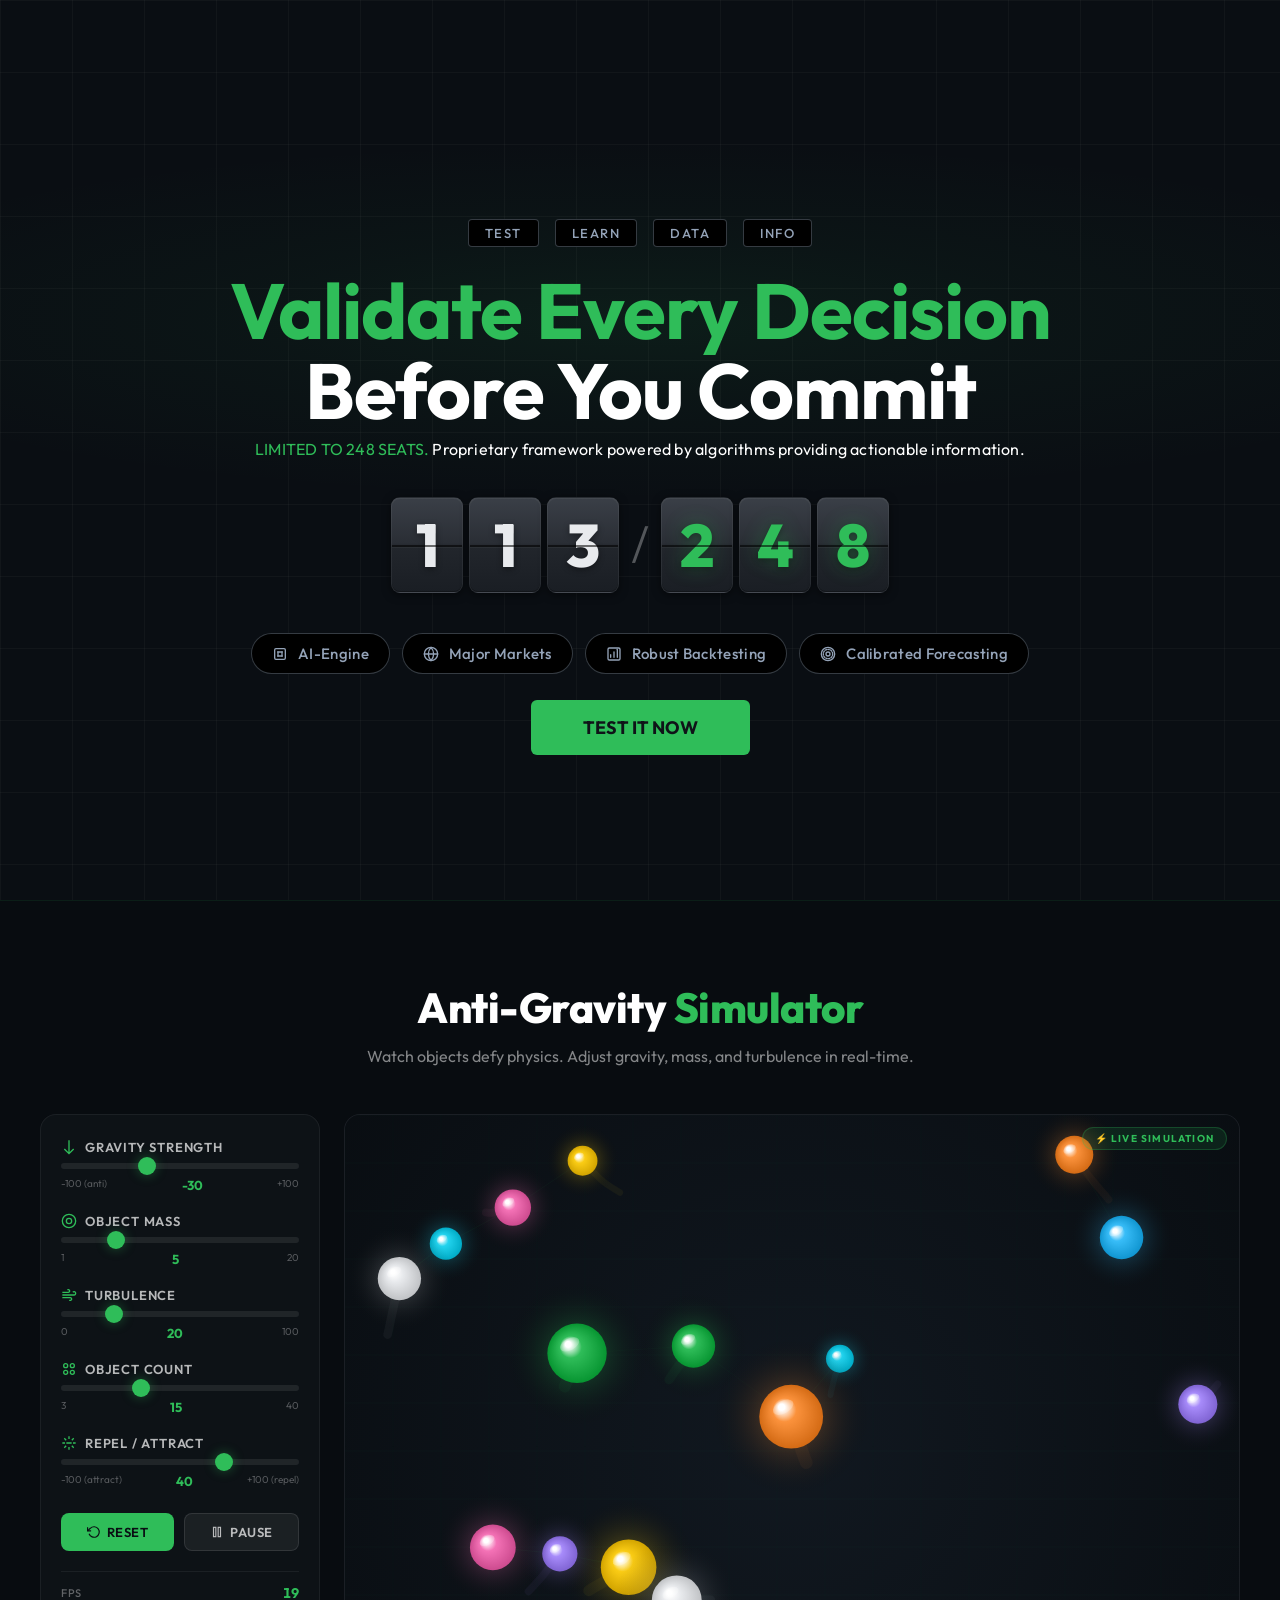
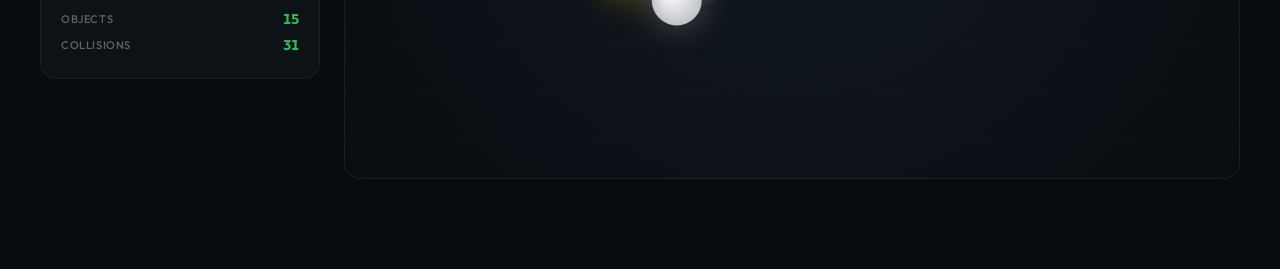
==== index.html @ 5b192b97 "Add files via upload" ====
<!DOCTYPE html>
<html lang="en">

<head>
  <meta charset="UTF-8">
  <meta name="viewport" content="width=device-width, initial-scale=1.0">
  <meta name="description"
    content="Validate every decision before you commit. Proprietary framework powered by engineered algorithms delivering actionable information.">
  <title>Validate Every Decision Before You Commit</title>
  <link rel="preconnect" href="https://fonts.googleapis.com">
  <link rel="preconnect" href="https://fonts.gstatic.com" crossorigin>
  <link href="https://fonts.googleapis.com/css2?family=Outfit:wght@300;400;500;600;700;800;900&display=swap"
    rel="stylesheet">
  <link rel="stylesheet" href="styles.css">
</head>

<body>
  <section class="hero" id="hero-section">
    <!-- Background grid overlay -->
    <div class="grid-overlay" aria-hidden="true"></div>
    <!-- Green glow band -->
    <div class="green-glow" aria-hidden="true"></div>

    <div class="hero-content">
      <!-- Top navigation tags -->
      <nav class="top-nav" id="top-nav">
        <a href="#" class="nav-tag" id="nav-test">TEST</a>
        <a href="#" class="nav-tag" id="nav-learn">LEARN</a>
        <a href="#" class="nav-tag" id="nav-data">DATA</a>
        <a href="#" class="nav-tag" id="nav-info">INFO</a>
      </nav>

      <h1 class="hero-headline" id="hero-headline">
        <span class="headline-green">Validate Every Decision</span>
        <span class="headline-white">Before You Commit</span>
      </h1>

      <p class="hero-subtitle" id="hero-subtitle">
        <span class="seats-limit">LIMITED TO 248 SEATS.</span> Proprietary framework powered by algorithms providing
        actionable information.
      </p>

      <!-- ============================================
           FLIP CLOCK COUNTER — 124 / 248
           ============================================ -->
      <div class="flip-counter-wrapper" id="flip-counter">
        <div class="flip-counter-group flip-white" id="counter-current">
          <div class="flip-card" id="fc-d1">
            <div class="flip-inner"><span class="flip-digit">1</span></div>
          </div>
          <div class="flip-card" id="fc-d2">
            <div class="flip-inner"><span class="flip-digit">2</span></div>
          </div>
          <div class="flip-card" id="fc-d3">
            <div class="flip-inner"><span class="flip-digit">4</span></div>
          </div>
        </div>
        <div class="flip-slash">/</div>
        <div class="flip-counter-group flip-green" id="counter-total">
          <div class="flip-card" id="fc-d4">
            <div class="flip-inner"><span class="flip-digit">2</span></div>
          </div>
          <div class="flip-card" id="fc-d5">
            <div class="flip-inner"><span class="flip-digit">4</span></div>
          </div>
          <div class="flip-card" id="fc-d6">
            <div class="flip-inner"><span class="flip-digit">8</span></div>
          </div>
        </div>
      </div>

      <div class="feature-pills" id="feature-pills">
        <div class="pill" id="pill-ai-engine">
          <svg class="pill-icon" width="16" height="16" viewBox="0 0 24 24" fill="none" stroke="currentColor"
            stroke-width="2" stroke-linecap="round" stroke-linejoin="round">
            <rect x="4" y="4" width="16" height="16" rx="2" />
            <circle cx="9" cy="9" r="1.5" fill="currentColor" stroke="none" />
            <circle cx="15" cy="9" r="1.5" fill="currentColor" stroke="none" />
            <circle cx="9" cy="15" r="1.5" fill="currentColor" stroke="none" />
            <circle cx="15" cy="15" r="1.5" fill="currentColor" stroke="none" />
            <line x1="9" y1="10.5" x2="9" y2="13.5" />
            <line x1="15" y1="10.5" x2="15" y2="13.5" />
            <line x1="10.5" y1="9" x2="13.5" y2="9" />
            <line x1="10.5" y1="15" x2="13.5" y2="15" />
          </svg>
          <span>AI-Engine</span>
        </div>

        <div class="pill" id="pill-major-markets">
          <svg class="pill-icon" width="16" height="16" viewBox="0 0 24 24" fill="none" stroke="currentColor"
            stroke-width="2" stroke-linecap="round" stroke-linejoin="round">
            <circle cx="12" cy="12" r="10" />
            <line x1="2" y1="12" x2="22" y2="12" />
            <path d="M12 2a15.3 15.3 0 0 1 4 10 15.3 15.3 0 0 1-4 10 15.3 15.3 0 0 1-4-10 15.3 15.3 0 0 1 4-10z" />
          </svg>
          <span>Major Markets</span>
        </div>

        <div class="pill" id="pill-backtesting">
          <svg class="pill-icon" width="16" height="16" viewBox="0 0 24 24" fill="none" stroke="currentColor"
            stroke-width="2" stroke-linecap="round" stroke-linejoin="round">
            <rect x="3" y="3" width="18" height="18" rx="2" />
            <line x1="7" y1="17" x2="7" y2="13" />
            <line x1="12" y1="17" x2="12" y2="9" />
            <line x1="17" y1="17" x2="17" y2="5" />
          </svg>
          <span>Robust Backtesting</span>
        </div>

        <div class="pill" id="pill-forecasting">
          <svg class="pill-icon" width="16" height="16" viewBox="0 0 24 24" fill="none" stroke="currentColor"
            stroke-width="2" stroke-linecap="round" stroke-linejoin="round">
            <circle cx="12" cy="12" r="3" />
            <circle cx="12" cy="12" r="7" stroke-dasharray="2 2" />
            <circle cx="12" cy="12" r="10" />
          </svg>
          <span>Calibrated Forecasting</span>
        </div>
      </div>

      <a href="#simulator" class="cta-button" id="cta-test-now">TEST IT NOW</a>
    </div>
  </section>

  <!-- ============================================
       ANTI-GRAVITY SIMULATOR SECTION
       ============================================ -->
  <section class="simulator-section" id="simulator">
    <div class="simulator-header">
      <h2 class="sim-title">Anti-Gravity <span class="sim-title-accent">Simulator</span></h2>
      <p class="sim-subtitle">Watch objects defy physics. Adjust gravity, mass, and turbulence in real-time.</p>
    </div>

    <div class="simulator-layout">
      <!-- Control Panel -->
      <aside class="sim-controls" id="sim-controls">
        <div class="control-group">
          <label class="control-label" for="gravity-slider">
            <svg width="16" height="16" viewBox="0 0 24 24" fill="none" stroke="currentColor" stroke-width="2">
              <path d="M12 2v20M5 15l7 7 7-7" />
            </svg>
            Gravity Strength
          </label>
          <input type="range" id="gravity-slider" class="sim-slider" min="-100" max="100" value="-30" step="1">
          <div class="slider-labels">
            <span>-100 (anti)</span>
            <span class="slider-value" id="gravity-value">-30</span>
            <span>+100</span>
          </div>
        </div>

        <div class="control-group">
          <label class="control-label" for="mass-slider">
            <svg width="16" height="16" viewBox="0 0 24 24" fill="none" stroke="currentColor" stroke-width="2">
              <circle cx="12" cy="12" r="10" />
              <circle cx="12" cy="12" r="4" />
            </svg>
            Object Mass
          </label>
          <input type="range" id="mass-slider" class="sim-slider" min="1" max="20" value="5" step="1">
          <div class="slider-labels">
            <span>1</span>
            <span class="slider-value" id="mass-value">5</span>
            <span>20</span>
          </div>
        </div>

        <div class="control-group">
          <label class="control-label" for="turbulence-slider">
            <svg width="16" height="16" viewBox="0 0 24 24" fill="none" stroke="currentColor" stroke-width="2">
              <path d="M9.59 4.59A2 2 0 1 1 11 8H2m10.59 11.41A2 2 0 1 0 14 16H2m15.73-8.27A2.5 2.5 0 1 1 19.5 12H2" />
            </svg>
            Turbulence
          </label>
          <input type="range" id="turbulence-slider" class="sim-slider" min="0" max="100" value="20" step="1">
          <div class="slider-labels">
            <span>0</span>
            <span class="slider-value" id="turbulence-value">20</span>
            <span>100</span>
          </div>
        </div>

        <div class="control-group">
          <label class="control-label" for="count-slider">
            <svg width="16" height="16" viewBox="0 0 24 24" fill="none" stroke="currentColor" stroke-width="2">
              <circle cx="7" cy="7" r="3" />
              <circle cx="17" cy="7" r="3" />
              <circle cx="7" cy="17" r="3" />
              <circle cx="17" cy="17" r="3" />
            </svg>
            Object Count
          </label>
          <input type="range" id="count-slider" class="sim-slider" min="3" max="40" value="15" step="1">
          <div class="slider-labels">
            <span>3</span>
            <span class="slider-value" id="count-value">15</span>
            <span>40</span>
          </div>
        </div>

        <div class="control-group">
          <label class="control-label" for="repel-slider">
            <svg width="16" height="16" viewBox="0 0 24 24" fill="none" stroke="currentColor" stroke-width="2">
              <path
                d="M8 12h8M12 2v4M12 18v4M4.93 4.93l2.83 2.83M16.24 16.24l2.83 2.83M2 12h4M18 12h4M4.93 19.07l2.83-2.83M16.24 7.76l2.83-2.83" />
            </svg>
            Repel / Attract
          </label>
          <input type="range" id="repel-slider" class="sim-slider" min="-100" max="100" value="40" step="1">
          <div class="slider-labels">
            <span>-100 (attract)</span>
            <span class="slider-value" id="repel-value">40</span>
            <span>+100 (repel)</span>
          </div>
        </div>

        <div class="control-actions">
          <button class="sim-btn sim-btn-primary" id="btn-reset" type="button">
            <svg width="14" height="14" viewBox="0 0 24 24" fill="none" stroke="currentColor" stroke-width="2">
              <polyline points="1 4 1 10 7 10" />
              <path d="M3.51 15a9 9 0 1 0 2.13-9.36L1 10" />
            </svg>
            Reset
          </button>
          <button class="sim-btn sim-btn-secondary" id="btn-pause" type="button">
            <svg width="14" height="14" viewBox="0 0 24 24" fill="none" stroke="currentColor" stroke-width="2">
              <rect x="6" y="4" width="4" height="16" />
              <rect x="14" y="4" width="4" height="16" />
            </svg>
            Pause
          </button>
        </div>

        <div class="sim-stats" id="sim-stats">
          <div class="stat-row"><span class="stat-label">FPS</span><span class="stat-val" id="stat-fps">60</span></div>
          <div class="stat-row"><span class="stat-label">Objects</span><span class="stat-val"
              id="stat-objects">15</span></div>
          <div class="stat-row"><span class="stat-label">Collisions</span><span class="stat-val"
              id="stat-collisions">0</span></div>
        </div>
      </aside>

      <!-- Canvas -->
      <div class="sim-canvas-wrapper" id="sim-canvas-wrapper">
        <canvas id="sim-canvas"></canvas>
        <div class="canvas-badge">⚡ LIVE SIMULATION</div>
      </div>
    </div>
  </section>

  <script src="simulator.js"></script>
</body>

</html>
---- styles.css ----
/* ============================================
   RESET & BASE
   ============================================ */

@import url('https://fonts.googleapis.com/css2?family=Outfit:wght@300;400;500;600;700;800;900&display=swap');

*,
*::before,
*::after {
    margin: 0;
    padding: 0;
    box-sizing: border-box;
}

html {
    font-size: 16px;
    -webkit-font-smoothing: antialiased;
    -moz-osx-font-smoothing: grayscale;
    scroll-behavior: smooth;
}

body {
    font-family: 'Outfit', sans-serif;
    background-color: #0a0e13;
    color: #ffffff;
    min-height: 100vh;
    overflow-x: hidden;
}

/* ============================================
   HERO SECTION
   ============================================ */

.hero {
    position: relative;
    width: 100%;
    min-height: 100vh;
    display: flex;
    align-items: center;
    justify-content: center;
    padding: 30px 40px 80px 40px;
    overflow: hidden;
}

/* Background grid */
.grid-overlay {
    position: absolute;
    inset: 0;
    background-image:
        linear-gradient(to right, rgba(255, 255, 255, 0.03) 1px, transparent 1px),
        linear-gradient(to bottom, rgba(255, 255, 255, 0.03) 1px, transparent 1px);
    background-size: 72px 72px;
    pointer-events: none;
    z-index: 0;
}

/* Green horizontal glow band */
.green-glow {
    position: absolute;
    top: 140px;
    left: 0;
    right: 0;
    height: 360px;
    background: radial-gradient(ellipse 70% 50% at 50% 50%,
            rgba(40, 180, 90, 0.09) 0%,
            rgba(40, 180, 90, 0.04) 45%,
            transparent 100%);
    pointer-events: none;
    z-index: 0;
}

/* ============================================
   HERO CONTENT
   ============================================ */

.hero-content {
    position: relative;
    z-index: 1;
    display: flex;
    flex-direction: column;
    align-items: center;
    width: 100%;
    max-width: 940px;
}

/* ============================================
   TOP NAVIGATION TAGS
   ============================================ */

.top-nav {
    display: flex;
    align-items: center;
    justify-content: center;
    gap: 16px;
    margin-top: 124px;
    padding-top: 0px;
    margin-bottom: 24px;
}

.nav-tag {
    display: inline-flex;
    align-items: center;
    justify-content: center;
    padding: 5px 16px;
    background: #000000;
    border: 1px solid rgba(148, 163, 184, 0.36);
    border-radius: 4px;
    color: #94a3b8;
    font-family: 'Outfit', sans-serif;
    font-size: 13px;
    font-weight: 500;
    letter-spacing: 1.5px;
    text-decoration: none;
    text-transform: uppercase;
    transition: all 0.25s ease;
}

.nav-tag:hover {
    border-color: rgba(255, 255, 255, 0.35);
    color: #ffffff;
}

/* ============================================
   HEADLINE
   ============================================ */

.hero-headline {
    display: flex;
    flex-direction: column;
    align-items: center;
    text-align: center;
    line-height: 1.0;
    margin-bottom: 0px;
    padding-bottom: 8px;
}

.headline-green {
    font-size: 78px;
    font-weight: 700;
    color: #2fbd59;
    letter-spacing: -1px;
}

.headline-white {
    font-size: 78px;
    font-weight: 700;
    color: #ffffff;
    letter-spacing: -1px;
    margin-top: 2px;
}

/* ============================================
   SUBTITLE
   ============================================ */

.hero-subtitle {
    font-size: 16px;
    font-weight: 400;
    color: #ffffff;
    text-align: center;
    align-self: center;
    line-height: 1.5;
    letter-spacing: 0.2px;
    margin-top: 0px;
    margin-bottom: 36px;
    padding-top: 0px;
    padding-left: 0px;
}

.seats-limit {
    color: #2fbd59;
}

/* ============================================
   FLIP CLOCK COUNTER
   ============================================ */

.flip-counter-wrapper {
    display: flex;
    align-items: center;
    justify-content: center;
    gap: 4px;
    margin-bottom: 40px;
    user-select: none;
}

.flip-counter-group {
    display: flex;
    align-items: center;
    gap: 6px;
}

.flip-card {
    position: relative;
    width: 72px;
    height: 96px;
    perspective: 600px;
}

.flip-inner {
    position: relative;
    width: 100%;
    height: 100%;
    display: flex;
    align-items: center;
    justify-content: center;
    background: linear-gradient(180deg, #3a3f47 0%, #2a2e35 48%, #22262c 52%, #1a1e24 100%);
    border-radius: 9px;
    border: 1px solid rgba(255, 255, 255, 0.06);
    box-shadow:
        0 2px 8px rgba(0, 0, 0, 0.5),
        inset 0 1px 0 rgba(255, 255, 255, 0.05),
        inset 0 -1px 0 rgba(0, 0, 0, 0.3);
    overflow: hidden;
}

/* Horizontal split line */
.flip-inner::after {
    content: '';
    position: absolute;
    left: 0;
    right: 0;
    top: 50%;
    height: 2px;
    background: rgba(0, 0, 0, 0.55);
    box-shadow: 0 1px 0 rgba(255, 255, 255, 0.04);
    z-index: 2;
}

.flip-digit {
    font-family: 'Outfit', sans-serif;
    font-size: 60px;
    font-weight: 800;
    line-height: 1;
    position: relative;
    z-index: 1;
}

/* White group (current count) */
.flip-white .flip-digit {
    color: #e8eaed;
    text-shadow: 0 2px 6px rgba(0, 0, 0, 0.4);
}

/* Green group (total) */
.flip-green .flip-digit {
    color: #2fbd59;
    text-shadow: 0 0 20px rgba(47, 189, 89, 0.3), 0 2px 6px rgba(0, 0, 0, 0.4);
}

.flip-slash {
    font-family: 'Outfit', sans-serif;
    font-size: 48px;
    font-weight: 300;
    color: rgba(255, 255, 255, 0.3);
    margin: 0 8px;
    position: relative;
    top: -2px;
}

/* Flip animation */
@keyframes flipDown {
    0% {
        transform: rotateX(0deg);
    }

    100% {
        transform: rotateX(-180deg);
    }
}

.flip-card.flipping .flip-inner {
    animation: flipPulse 0.5s ease-in-out;
}

@keyframes flipPulse {
    0% {
        transform: scaleY(1);
    }

    25% {
        transform: scaleY(0.92);
    }

    50% {
        transform: scaleY(1.04);
    }

    100% {
        transform: scaleY(1);
    }
}

/* ============================================
   FEATURE PILLS
   ============================================ */

.feature-pills {
    display: flex;
    flex-wrap: wrap;
    justify-content: center;
    gap: 12px;
    margin-bottom: 26px;
}

.pill {
    display: inline-flex;
    align-items: center;
    gap: 10px;
    padding: 10px 20px;
    background: #000000;
    border: 1px solid rgba(148, 163, 184, 0.36);
    border-radius: 50px;
    color: #94a3b8;
    font-family: 'Outfit', sans-serif;
    font-size: 15px;
    font-weight: 500;
    letter-spacing: 0.3px;
    cursor: default;
    transition: all 0.3s ease;
    user-select: none;
}

.pill:hover {
    border-color: rgba(47, 189, 89, 0.5);
    background: rgba(47, 189, 89, 0.06);
    transform: translateY(-2px);
}

.pill-icon {
    color: #94a3b8;
    flex-shrink: 0;
}

/* ============================================
   CTA BUTTON
   ============================================ */

.cta-button {
    display: inline-flex;
    align-items: center;
    justify-content: center;
    padding: 16px 52px;
    background-color: #2fbd59;
    color: #0f1318;
    font-family: 'Outfit', sans-serif;
    font-size: 18px;
    font-weight: 700;
    letter-spacing: 0;
    text-decoration: none;
    text-transform: uppercase;
    border: none;
    border-radius: 6px;
    cursor: pointer;
    transition: all 0.3s ease;
}

.cta-button:hover {
    background-color: #26a74d;
    transform: translateY(-2px);
    box-shadow: 0 6px 30px rgba(47, 189, 89, 0.30);
}

.cta-button:active {
    transform: translateY(0);
}

/* ============================================
   SIMULATOR SECTION
   ============================================ */

.simulator-section {
    position: relative;
    padding: 80px 40px 100px;
    background: #080c10;
    border-top: 1px solid rgba(47, 189, 89, 0.1);
}

.simulator-header {
    text-align: center;
    margin-bottom: 48px;
}

.sim-title {
    font-size: 42px;
    font-weight: 800;
    letter-spacing: -0.5px;
    margin-bottom: 12px;
    color: #ffffff;
}

.sim-title-accent {
    color: #2fbd59;
}

.sim-subtitle {
    font-size: 16px;
    color: rgba(255, 255, 255, 0.5);
    font-weight: 400;
}

.simulator-layout {
    display: grid;
    grid-template-columns: 280px 1fr;
    gap: 24px;
    max-width: 1200px;
    margin: 0 auto;
}

/* ============================================
   CONTROL PANEL
   ============================================ */

.sim-controls {
    display: flex;
    flex-direction: column;
    gap: 20px;
    background: rgba(15, 19, 24, 0.9);
    border: 1px solid rgba(255, 255, 255, 0.06);
    border-radius: 16px;
    padding: 24px 20px;
    backdrop-filter: blur(12px);
    height: fit-content;
    position: sticky;
    top: 20px;
}

.control-group {
    display: flex;
    flex-direction: column;
    gap: 8px;
}

.control-label {
    display: flex;
    align-items: center;
    gap: 8px;
    font-size: 13px;
    font-weight: 600;
    color: rgba(255, 255, 255, 0.7);
    text-transform: uppercase;
    letter-spacing: 0.8px;
}

.control-label svg {
    color: #2fbd59;
    flex-shrink: 0;
}

/* Custom range slider */
.sim-slider {
    -webkit-appearance: none;
    appearance: none;
    width: 100%;
    height: 6px;
    background: rgba(255, 255, 255, 0.08);
    border-radius: 3px;
    outline: none;
    cursor: pointer;
    transition: background 0.2s;
}

.sim-slider::-webkit-slider-thumb {
    -webkit-appearance: none;
    appearance: none;
    width: 18px;
    height: 18px;
    background: #2fbd59;
    border-radius: 50%;
    cursor: pointer;
    box-shadow: 0 0 12px rgba(47, 189, 89, 0.4);
    transition: transform 0.15s, box-shadow 0.15s;
}

.sim-slider::-webkit-slider-thumb:hover {
    transform: scale(1.2);
    box-shadow: 0 0 20px rgba(47, 189, 89, 0.6);
}

.sim-slider::-moz-range-thumb {
    width: 18px;
    height: 18px;
    background: #2fbd59;
    border-radius: 50%;
    cursor: pointer;
    border: none;
    box-shadow: 0 0 12px rgba(47, 189, 89, 0.4);
}

.slider-labels {
    display: flex;
    justify-content: space-between;
    font-size: 10px;
    color: rgba(255, 255, 255, 0.3);
    font-weight: 400;
}

.slider-value {
    color: #2fbd59;
    font-weight: 700;
    font-size: 13px;
}

/* Buttons */
.control-actions {
    display: flex;
    gap: 10px;
    padding-top: 4px;
}

.sim-btn {
    flex: 1;
    display: inline-flex;
    align-items: center;
    justify-content: center;
    gap: 6px;
    padding: 10px 14px;
    border: none;
    border-radius: 8px;
    font-family: 'Outfit', sans-serif;
    font-size: 13px;
    font-weight: 600;
    cursor: pointer;
    transition: all 0.2s ease;
    text-transform: uppercase;
    letter-spacing: 0.5px;
}

.sim-btn-primary {
    background: #2fbd59;
    color: #0a0e13;
}

.sim-btn-primary:hover {
    background: #26a74d;
    box-shadow: 0 4px 16px rgba(47, 189, 89, 0.3);
}

.sim-btn-secondary {
    background: rgba(255, 255, 255, 0.06);
    color: rgba(255, 255, 255, 0.7);
    border: 1px solid rgba(255, 255, 255, 0.1);
}

.sim-btn-secondary:hover {
    background: rgba(255, 255, 255, 0.1);
    color: #fff;
}

/* Stats */
.sim-stats {
    display: flex;
    flex-direction: column;
    gap: 8px;
    padding-top: 12px;
    border-top: 1px solid rgba(255, 255, 255, 0.06);
}

.stat-row {
    display: flex;
    justify-content: space-between;
    align-items: center;
}

.stat-label {
    font-size: 11px;
    color: rgba(255, 255, 255, 0.35);
    text-transform: uppercase;
    letter-spacing: 0.6px;
    font-weight: 500;
}

.stat-val {
    font-size: 14px;
    font-weight: 700;
    color: #2fbd59;
    font-variant-numeric: tabular-nums;
}

/* ============================================
   CANVAS
   ============================================ */

.sim-canvas-wrapper {
    position: relative;
    border-radius: 16px;
    overflow: hidden;
    border: 1px solid rgba(255, 255, 255, 0.06);
    background: #0d1117;
    min-height: 560px;
}

#sim-canvas {
    display: block;
    width: 100%;
    height: 100%;
    min-height: 560px;
}

.canvas-badge {
    position: absolute;
    top: 12px;
    right: 12px;
    background: rgba(47, 189, 89, 0.12);
    border: 1px solid rgba(47, 189, 89, 0.25);
    color: #2fbd59;
    font-size: 10px;
    font-weight: 700;
    letter-spacing: 1.2px;
    padding: 4px 12px;
    border-radius: 20px;
    pointer-events: none;
    animation: badgePulse 2s ease-in-out infinite;
}

@keyframes badgePulse {

    0%,
    100% {
        opacity: 1;
    }

    50% {
        opacity: 0.6;
    }
}

/* ============================================
   RESPONSIVE
   ============================================ */

@media (max-width: 900px) {
    .hero {
        padding: 40px 24px 60px 24px;
    }

    .headline-green,
    .headline-white {
        font-size: 54px;
    }

    .hero-subtitle {
        margin-bottom: 28px;
    }

    .feature-pills {
        gap: 10px;
    }

    .pill {
        padding: 10px 20px;
        font-size: 13px;
    }

    .simulator-layout {
        grid-template-columns: 1fr;
    }

    .sim-controls {
        position: static;
        flex-direction: row;
        flex-wrap: wrap;
    }

    .control-group {
        flex: 1;
        min-width: 180px;
    }

    .flip-card {
        width: 54px;
        height: 72px;
    }

    .flip-digit {
        font-size: 44px;
    }

    .flip-slash {
        font-size: 36px;
    }
}

@media (max-width: 600px) {
    .hero {
        padding: 32px 16px 48px 16px;
    }

    .top-nav {
        gap: 8px;
        flex-wrap: wrap;
        justify-content: center;
    }

    .nav-tag {
        padding: 5px 14px;
        font-size: 11px;
    }

    .headline-green,
    .headline-white {
        font-size: 36px;
    }

    .hero-subtitle {
        font-size: 13px;
        margin-bottom: 24px;
    }

    .feature-pills {
        flex-direction: column;
        align-items: center;
    }

    .pill {
        width: 100%;
        max-width: 260px;
        justify-content: center;
    }

    .cta-button {
        padding: 14px 40px;
        font-size: 14px;
    }

    .flip-card {
        width: 42px;
        height: 58px;
    }

    .flip-digit {
        font-size: 34px;
    }

    .flip-slash {
        font-size: 28px;
        margin: 0 4px;
    }

    .simulator-section {
        padding: 48px 16px 60px;
    }

    .sim-title {
        font-size: 28px;
    }

    .sim-controls {
        flex-direction: column;
        padding: 16px;
    }

    .control-group {
        min-width: unset;
    }
}
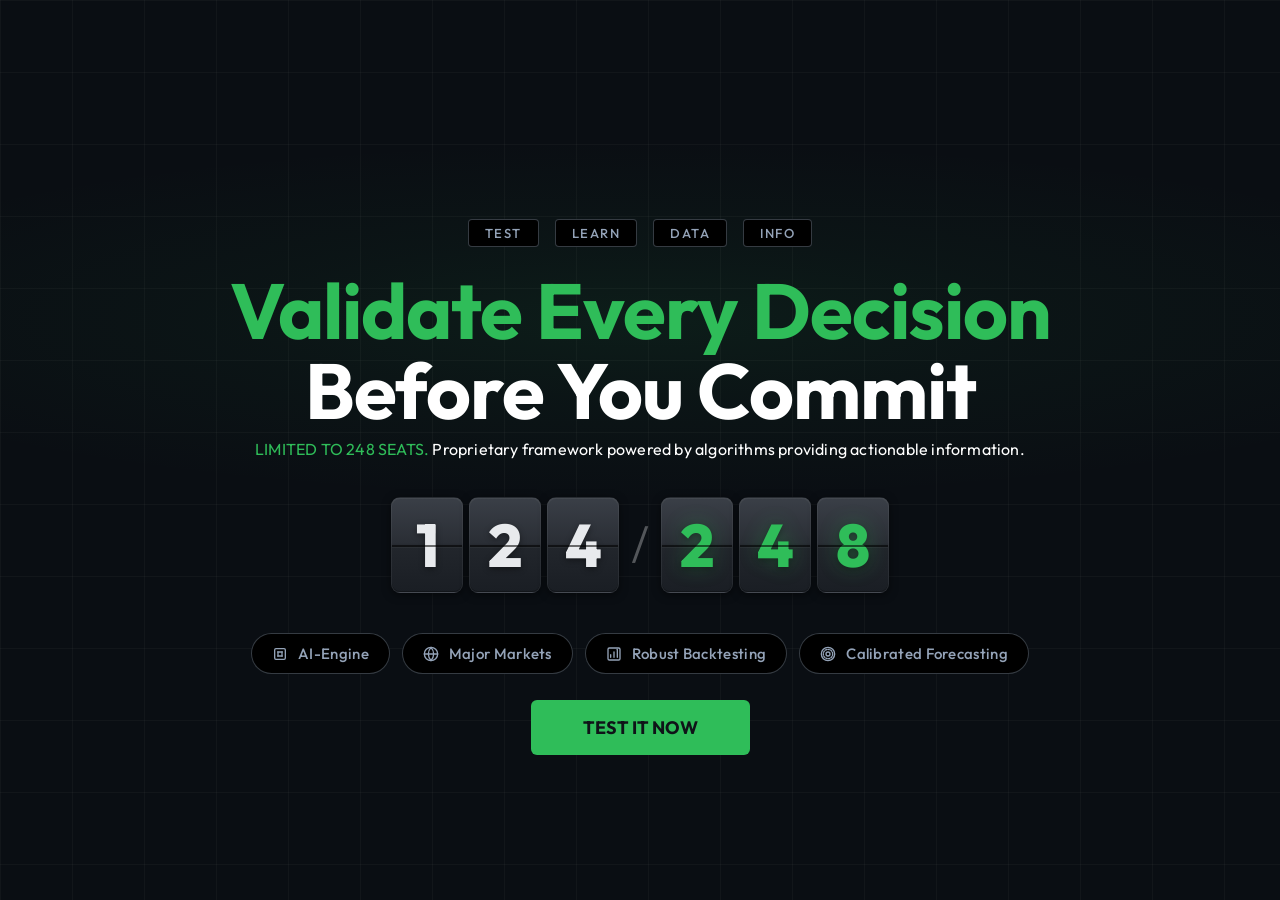
==== commit 953e00dd: "Add files via upload" ====
--- a/index.html
+++ b/index.html
@@ -122,133 +122,7 @@
     </div>
   </section>
 
-  <!-- ============================================
-       ANTI-GRAVITY SIMULATOR SECTION
-       ============================================ -->
-  <section class="simulator-section" id="simulator">
-    <div class="simulator-header">
-      <h2 class="sim-title">Anti-Gravity <span class="sim-title-accent">Simulator</span></h2>
-      <p class="sim-subtitle">Watch objects defy physics. Adjust gravity, mass, and turbulence in real-time.</p>
-    </div>
 
-    <div class="simulator-layout">
-      <!-- Control Panel -->
-      <aside class="sim-controls" id="sim-controls">
-        <div class="control-group">
-          <label class="control-label" for="gravity-slider">
-            <svg width="16" height="16" viewBox="0 0 24 24" fill="none" stroke="currentColor" stroke-width="2">
-              <path d="M12 2v20M5 15l7 7 7-7" />
-            </svg>
-            Gravity Strength
-          </label>
-          <input type="range" id="gravity-slider" class="sim-slider" min="-100" max="100" value="-30" step="1">
-          <div class="slider-labels">
-            <span>-100 (anti)</span>
-            <span class="slider-value" id="gravity-value">-30</span>
-            <span>+100</span>
-          </div>
-        </div>
-
-        <div class="control-group">
-          <label class="control-label" for="mass-slider">
-            <svg width="16" height="16" viewBox="0 0 24 24" fill="none" stroke="currentColor" stroke-width="2">
-              <circle cx="12" cy="12" r="10" />
-              <circle cx="12" cy="12" r="4" />
-            </svg>
-            Object Mass
-          </label>
-          <input type="range" id="mass-slider" class="sim-slider" min="1" max="20" value="5" step="1">
-          <div class="slider-labels">
-            <span>1</span>
-            <span class="slider-value" id="mass-value">5</span>
-            <span>20</span>
-          </div>
-        </div>
-
-        <div class="control-group">
-          <label class="control-label" for="turbulence-slider">
-            <svg width="16" height="16" viewBox="0 0 24 24" fill="none" stroke="currentColor" stroke-width="2">
-              <path d="M9.59 4.59A2 2 0 1 1 11 8H2m10.59 11.41A2 2 0 1 0 14 16H2m15.73-8.27A2.5 2.5 0 1 1 19.5 12H2" />
-            </svg>
-            Turbulence
-          </label>
-          <input type="range" id="turbulence-slider" class="sim-slider" min="0" max="100" value="20" step="1">
-          <div class="slider-labels">
-            <span>0</span>
-            <span class="slider-value" id="turbulence-value">20</span>
-            <span>100</span>
-          </div>
-        </div>
-
-        <div class="control-group">
-          <label class="control-label" for="count-slider">
-            <svg width="16" height="16" viewBox="0 0 24 24" fill="none" stroke="currentColor" stroke-width="2">
-              <circle cx="7" cy="7" r="3" />
-              <circle cx="17" cy="7" r="3" />
-              <circle cx="7" cy="17" r="3" />
-              <circle cx="17" cy="17" r="3" />
-            </svg>
-            Object Count
-          </label>
-          <input type="range" id="count-slider" class="sim-slider" min="3" max="40" value="15" step="1">
-          <div class="slider-labels">
-            <span>3</span>
-            <span class="slider-value" id="count-value">15</span>
-            <span>40</span>
-          </div>
-        </div>
-
-        <div class="control-group">
-          <label class="control-label" for="repel-slider">
-            <svg width="16" height="16" viewBox="0 0 24 24" fill="none" stroke="currentColor" stroke-width="2">
-              <path
-                d="M8 12h8M12 2v4M12 18v4M4.93 4.93l2.83 2.83M16.24 16.24l2.83 2.83M2 12h4M18 12h4M4.93 19.07l2.83-2.83M16.24 7.76l2.83-2.83" />
-            </svg>
-            Repel / Attract
-          </label>
-          <input type="range" id="repel-slider" class="sim-slider" min="-100" max="100" value="40" step="1">
-          <div class="slider-labels">
-            <span>-100 (attract)</span>
-            <span class="slider-value" id="repel-value">40</span>
-            <span>+100 (repel)</span>
-          </div>
-        </div>
-
-        <div class="control-actions">
-          <button class="sim-btn sim-btn-primary" id="btn-reset" type="button">
-            <svg width="14" height="14" viewBox="0 0 24 24" fill="none" stroke="currentColor" stroke-width="2">
-              <polyline points="1 4 1 10 7 10" />
-              <path d="M3.51 15a9 9 0 1 0 2.13-9.36L1 10" />
-            </svg>
-            Reset
-          </button>
-          <button class="sim-btn sim-btn-secondary" id="btn-pause" type="button">
-            <svg width="14" height="14" viewBox="0 0 24 24" fill="none" stroke="currentColor" stroke-width="2">
-              <rect x="6" y="4" width="4" height="16" />
-              <rect x="14" y="4" width="4" height="16" />
-            </svg>
-            Pause
-          </button>
-        </div>
-
-        <div class="sim-stats" id="sim-stats">
-          <div class="stat-row"><span class="stat-label">FPS</span><span class="stat-val" id="stat-fps">60</span></div>
-          <div class="stat-row"><span class="stat-label">Objects</span><span class="stat-val"
-              id="stat-objects">15</span></div>
-          <div class="stat-row"><span class="stat-label">Collisions</span><span class="stat-val"
-              id="stat-collisions">0</span></div>
-        </div>
-      </aside>
-
-      <!-- Canvas -->
-      <div class="sim-canvas-wrapper" id="sim-canvas-wrapper">
-        <canvas id="sim-canvas"></canvas>
-        <div class="canvas-badge">⚡ LIVE SIMULATION</div>
-      </div>
-    </div>
-  </section>
-
-  <script src="simulator.js"></script>
 </body>
 
 </html>
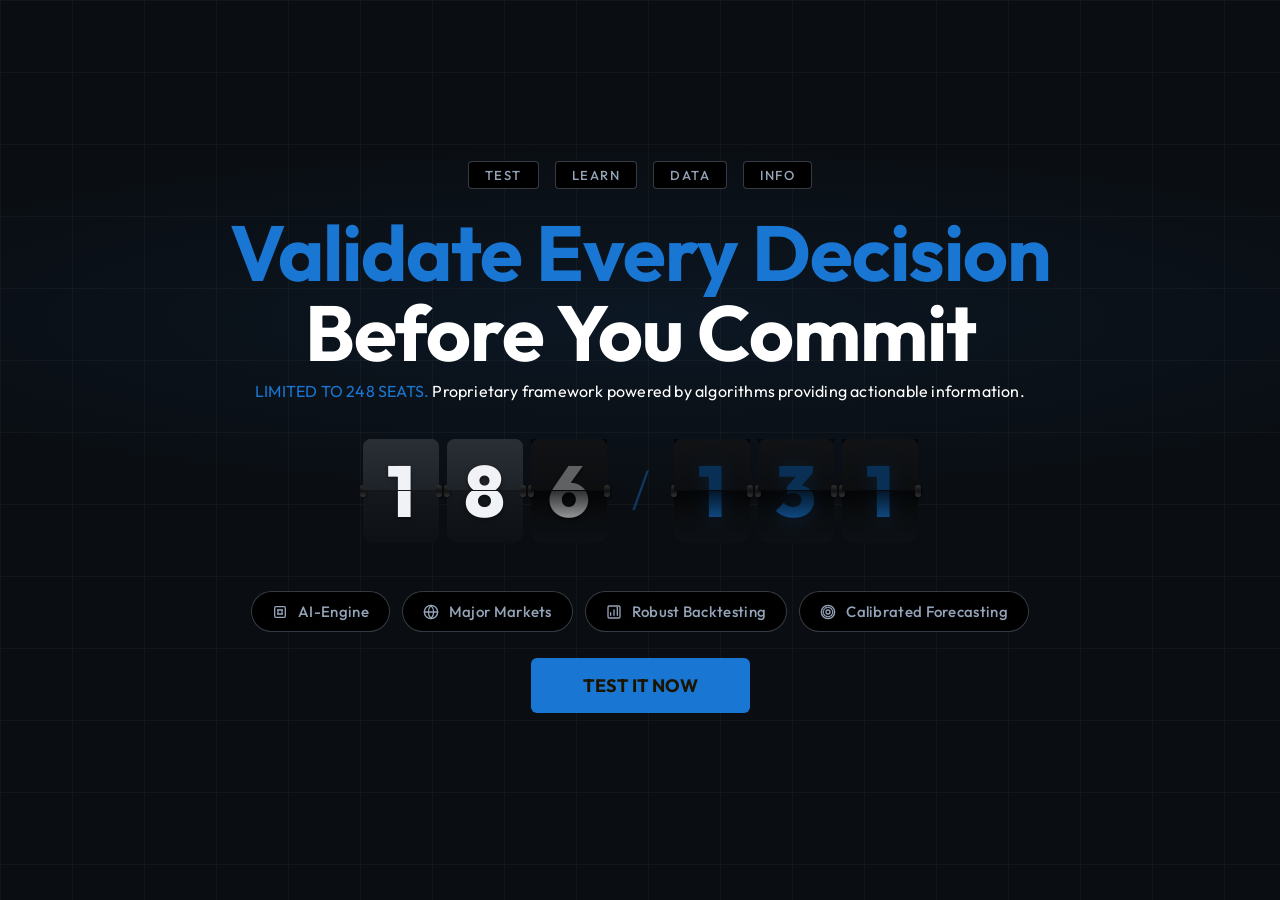
==== commit 059d60c0: "Add files via upload" ====
--- a/index.html
+++ b/index.html
@@ -14,12 +14,13 @@
   <link rel="stylesheet" href="styles.css">
 </head>
 
+
 <body>
   <section class="hero" id="hero-section">
     <!-- Background grid overlay -->
     <div class="grid-overlay" aria-hidden="true"></div>
-    <!-- Green glow band -->
-    <div class="green-glow" aria-hidden="true"></div>
+    <!-- Gold glow band -->
+    <div class="gold-glow" aria-hidden="true"></div>
 
     <div class="hero-content">
       <!-- Top navigation tags -->
@@ -31,7 +32,7 @@
       </nav>
 
       <h1 class="hero-headline" id="hero-headline">
-        <span class="headline-green">Validate Every Decision</span>
+        <span class="headline-gold">Validate Every Decision</span>
         <span class="headline-white">Before You Commit</span>
       </h1>
 
@@ -46,25 +47,55 @@
       <div class="flip-counter-wrapper" id="flip-counter">
         <div class="flip-counter-group flip-white" id="counter-current">
           <div class="flip-card" id="fc-d1">
-            <div class="flip-inner"><span class="flip-digit">1</span></div>
+            <div class="top">0</div>
+            <div class="bottom">0</div>
+            <div class="leaf">
+              <div class="leaf-front">0</div>
+              <div class="leaf-back">0</div>
+            </div>
           </div>
           <div class="flip-card" id="fc-d2">
-            <div class="flip-inner"><span class="flip-digit">2</span></div>
+            <div class="top">0</div>
+            <div class="bottom">0</div>
+            <div class="leaf">
+              <div class="leaf-front">0</div>
+              <div class="leaf-back">0</div>
+            </div>
           </div>
           <div class="flip-card" id="fc-d3">
-            <div class="flip-inner"><span class="flip-digit">4</span></div>
+            <div class="top">0</div>
+            <div class="bottom">0</div>
+            <div class="leaf">
+              <div class="leaf-front">0</div>
+              <div class="leaf-back">0</div>
+            </div>
           </div>
         </div>
         <div class="flip-slash">/</div>
-        <div class="flip-counter-group flip-green" id="counter-total">
+        <div class="flip-counter-group flip-gold" id="counter-total">
           <div class="flip-card" id="fc-d4">
-            <div class="flip-inner"><span class="flip-digit">2</span></div>
+            <div class="top">0</div>
+            <div class="bottom">0</div>
+            <div class="leaf">
+              <div class="leaf-front">0</div>
+              <div class="leaf-back">0</div>
+            </div>
           </div>
           <div class="flip-card" id="fc-d5">
-            <div class="flip-inner"><span class="flip-digit">4</span></div>
+            <div class="top">0</div>
+            <div class="bottom">0</div>
+            <div class="leaf">
+              <div class="leaf-front">0</div>
+              <div class="leaf-back">0</div>
+            </div>
           </div>
           <div class="flip-card" id="fc-d6">
-            <div class="flip-inner"><span class="flip-digit">8</span></div>
+            <div class="top">0</div>
+            <div class="bottom">0</div>
+            <div class="leaf">
+              <div class="leaf-front">0</div>
+              <div class="leaf-back">0</div>
+            </div>
           </div>
         </div>
       </div>
@@ -123,6 +154,7 @@
   </section>
 
 
+  <script src="simulator.js"></script>
 </body>
 
 </html>
--- a/styles.css
+++ b/styles.css
@@ -54,16 +54,16 @@
     z-index: 0;
 }
 
-/* Green horizontal glow band */
-.green-glow {
+/* Gold horizontal glow band */
+.gold-glow {
     position: absolute;
     top: 140px;
     left: 0;
     right: 0;
     height: 360px;
     background: radial-gradient(ellipse 70% 50% at 50% 50%,
-            rgba(40, 180, 90, 0.09) 0%,
-            rgba(40, 180, 90, 0.04) 45%,
+            rgba(25, 118, 210, 0.09) 0%,
+            rgba(25, 118, 210, 0.04) 45%,
             transparent 100%);
     pointer-events: none;
     z-index: 0;
@@ -92,7 +92,7 @@
     align-items: center;
     justify-content: center;
     gap: 16px;
-    margin-top: 124px;
+    margin-top: 24px;
     padding-top: 0px;
     margin-bottom: 24px;
 }
@@ -134,10 +134,10 @@
     padding-bottom: 8px;
 }
 
-.headline-green {
+.headline-gold {
     font-size: 78px;
     font-weight: 700;
-    color: #2fbd59;
+    color: #1976d2;
     letter-spacing: -1px;
 }
 
@@ -168,127 +168,192 @@
 }
 
 .seats-limit {
-    color: #2fbd59;
-}
-
-/* ============================================
-   FLIP CLOCK COUNTER
+    color: #1976d2;
+}
+
+/* ============================================
+   FLIP CLOCK COUNTER — PERFECT MECHANICAL VERSION
    ============================================ */
 
 .flip-counter-wrapper {
     display: flex;
     align-items: center;
     justify-content: center;
-    gap: 4px;
-    margin-bottom: 40px;
+    gap: 12px;
+    margin-bottom: 48px;
     user-select: none;
+    perspective: 1000px;
 }
 
 .flip-counter-group {
     display: flex;
     align-items: center;
-    gap: 6px;
+    gap: 8px;
 }
 
 .flip-card {
     position: relative;
-    width: 72px;
-    height: 96px;
-    perspective: 600px;
-}
-
-.flip-inner {
-    position: relative;
-    width: 100%;
-    height: 100%;
-    display: flex;
-    align-items: center;
-    justify-content: center;
-    background: linear-gradient(180deg, #3a3f47 0%, #2a2e35 48%, #22262c 52%, #1a1e24 100%);
-    border-radius: 9px;
-    border: 1px solid rgba(255, 255, 255, 0.06);
-    box-shadow:
-        0 2px 8px rgba(0, 0, 0, 0.5),
-        inset 0 1px 0 rgba(255, 255, 255, 0.05),
-        inset 0 -1px 0 rgba(0, 0, 0, 0.3);
-    overflow: hidden;
-}
-
-/* Horizontal split line */
-.flip-inner::after {
+    width: 76px;
+    height: 104px;
+    background: #000;
+    border-radius: 8px;
+    font-family: 'Outfit', sans-serif;
+    font-size: 72px;
+    font-weight: 800;
+    line-height: 104px; /* Centering helper */
+    text-align: center;
+    perspective: 400px;
+}
+
+/* Hinge Pins */
+.flip-card::before,
+.flip-card::after {
     content: '';
+    position: absolute;
+    top: 50%;
+    width: 6px;
+    height: 12px;
+    background: linear-gradient(180deg, #333 0%, #111 50%, #333 100%);
+    border-radius: 3px;
+    z-index: 10;
+    transform: translateY(-50%);
+    box-shadow: 1px 1px 2px rgba(0,0,0,0.5);
+}
+.flip-card::before { left: -3px; }
+.flip-card::after  { right: -3px; }
+
+/* Shared styles for all faces */
+.flip-card .top,
+.flip-card .bottom,
+.flip-card .leaf-front,
+.flip-card .leaf-back {
     position: absolute;
     left: 0;
     right: 0;
-    top: 50%;
-    height: 2px;
-    background: rgba(0, 0, 0, 0.55);
-    box-shadow: 0 1px 0 rgba(255, 255, 255, 0.04);
+    height: 52px;
+    overflow: hidden;
+    background: #15191e;
+    color: #f0f2f5;
+    -webkit-backface-visibility: hidden;
+    backface-visibility: hidden;
+}
+
+/* Group Colors */
+.flip-white .top, .flip-white .bottom, .flip-white .leaf-front, .flip-white .leaf-back {
+    color: #f0f2f5;
+    text-shadow: 0 2px 4px rgba(0,0,0,0.5);
+}
+.flip-gold .top, .flip-gold .bottom, .flip-gold .leaf-front, .flip-gold .leaf-back {
+    color: #1976d2;
+    text-shadow: 0 0 20px rgba(25, 118, 210, 0.4);
+}
+
+/* Top halves */
+.flip-card .top,
+.flip-card .leaf-front {
+    top: 0;
+    border-radius: 8px 8px 0 0;
+    background: linear-gradient(180deg, #2a2f35 0%, #1e2329 100%);
+    border-bottom: 1px solid rgba(0,0,0,0.5);
+}
+
+/* Bottom halves */
+.flip-card .bottom,
+.flip-card .leaf-back {
+    bottom: 0;
+    border-radius: 0 0 8px 8px;
+    background: linear-gradient(180deg, #15191e 0%, #0d1115 100%);
+}
+
+/* Positioning the numbers inside halves */
+.flip-card .top,
+.flip-card .leaf-front {
+    line-height: 104px;
+}
+.flip-card .bottom,
+.flip-card .leaf-back {
+    line-height: 0;
+}
+
+/* The Leaf (The flipping part) */
+.flip-card .leaf {
+    position: absolute;
+    top: 0;
+    left: 0;
+    width: 100%;
+    height: 52px;
+    z-index: 10;
+    transform-style: preserve-3d;
+    transform-origin: bottom;
+    transition: transform 0.6s cubic-bezier(0.68, -0.55, 0.265, 1.55);
+}
+
+.flip-card .leaf-front,
+.flip-card .leaf-back {
+    backface-visibility: hidden;
+    -webkit-backface-visibility: hidden;
+}
+
+.flip-card .leaf-back {
+    transform: rotateX(-180deg);
+}
+
+/* Moving Shadow on the Leaf */
+.flip-card .leaf::after {
+    content: '';
+    position: absolute;
+    top: 0;
+    left: 0;
+    right: 0;
+    bottom: 0;
+    background: rgba(0, 0, 0, 0.6);
+    opacity: 0;
+    transition: opacity 0.6s linear;
+    pointer-events: none;
+    z-index: 20;
+    backface-visibility: hidden;
+}
+
+/* Shadow on the bottom half that grows as the leaf falls */
+.flip-card .bottom::after {
+    content: '';
+    position: absolute;
+    top: 0;
+    left: 0;
+    right: 0;
+    bottom: 0;
+    background: linear-gradient(to bottom, rgba(0,0,0,0.8) 0%, transparent 100%);
+    opacity: 0;
+    transition: opacity 0.3s ease-in;
     z-index: 2;
 }
 
-.flip-digit {
-    font-family: 'Outfit', sans-serif;
-    font-size: 60px;
-    font-weight: 800;
-    line-height: 1;
-    position: relative;
-    z-index: 1;
-}
-
-/* White group (current count) */
-.flip-white .flip-digit {
-    color: #e8eaed;
-    text-shadow: 0 2px 6px rgba(0, 0, 0, 0.4);
-}
-
-/* Green group (total) */
-.flip-green .flip-digit {
-    color: #2fbd59;
-    text-shadow: 0 0 20px rgba(47, 189, 89, 0.3), 0 2px 6px rgba(0, 0, 0, 0.4);
+/* Animation state */
+.flip-card.flipping .leaf {
+    transform: rotateX(-180deg);
+}
+
+.flip-card.flipping .leaf::after {
+    opacity: 1;
+}
+
+.flip-card.flipping .bottom::after {
+    opacity: 1;
+}
+
+/* Snap back reset */
+.flip-card .leaf[style*="transition: none"] {
+    transform: rotateX(0deg) !important;
 }
 
 .flip-slash {
     font-family: 'Outfit', sans-serif;
-    font-size: 48px;
-    font-weight: 300;
-    color: rgba(255, 255, 255, 0.3);
-    margin: 0 8px;
+    font-size: 52px;
+    font-weight: 200;
+    color: rgba(25, 118, 210, 0.4);
+    margin: 0 12px;
     position: relative;
     top: -2px;
-}
-
-/* Flip animation */
-@keyframes flipDown {
-    0% {
-        transform: rotateX(0deg);
-    }
-
-    100% {
-        transform: rotateX(-180deg);
-    }
-}
-
-.flip-card.flipping .flip-inner {
-    animation: flipPulse 0.5s ease-in-out;
-}
-
-@keyframes flipPulse {
-    0% {
-        transform: scaleY(1);
-    }
-
-    25% {
-        transform: scaleY(0.92);
-    }
-
-    50% {
-        transform: scaleY(1.04);
-    }
-
-    100% {
-        transform: scaleY(1);
-    }
 }
 
 /* ============================================
@@ -322,8 +387,8 @@
 }
 
 .pill:hover {
-    border-color: rgba(47, 189, 89, 0.5);
-    background: rgba(47, 189, 89, 0.06);
+    border-color: rgba(25, 118, 210, 0.5);
+    background: rgba(25, 118, 210, 0.06);
     transform: translateY(-2px);
 }
 
@@ -341,8 +406,8 @@
     align-items: center;
     justify-content: center;
     padding: 16px 52px;
-    background-color: #2fbd59;
-    color: #0f1318;
+    background-color: #1976d2;
+    color: #1A1400;
     font-family: 'Outfit', sans-serif;
     font-size: 18px;
     font-weight: 700;
@@ -356,9 +421,9 @@
 }
 
 .cta-button:hover {
-    background-color: #26a74d;
+    background-color: #1976d2;
     transform: translateY(-2px);
-    box-shadow: 0 6px 30px rgba(47, 189, 89, 0.30);
+    box-shadow: 0 6px 30px rgba(25, 118, 210, 0.30);
 }
 
 .cta-button:active {
@@ -373,7 +438,7 @@
     position: relative;
     padding: 80px 40px 100px;
     background: #080c10;
-    border-top: 1px solid rgba(47, 189, 89, 0.1);
+    border-top: 1px solid rgba(25, 118, 210, 0.1);
 }
 
 .simulator-header {
@@ -389,8 +454,8 @@
     color: #ffffff;
 }
 
-.sim-title-accent {
-    color: #2fbd59;
+.sim-title-gold {
+    color: #1976d2;
 }
 
 .sim-subtitle {
@@ -443,7 +508,7 @@
 }
 
 .control-label svg {
-    color: #2fbd59;
+    color: #1976d2;
     flex-shrink: 0;
 }
 
@@ -465,26 +530,26 @@
     appearance: none;
     width: 18px;
     height: 18px;
-    background: #2fbd59;
+    background: #1976d2;
     border-radius: 50%;
     cursor: pointer;
-    box-shadow: 0 0 12px rgba(47, 189, 89, 0.4);
+    box-shadow: 0 0 12px rgba(25, 118, 210, 0.4);
     transition: transform 0.15s, box-shadow 0.15s;
 }
 
 .sim-slider::-webkit-slider-thumb:hover {
     transform: scale(1.2);
-    box-shadow: 0 0 20px rgba(47, 189, 89, 0.6);
+    box-shadow: 0 0 20px rgba(25, 118, 210, 0.6);
 }
 
 .sim-slider::-moz-range-thumb {
     width: 18px;
     height: 18px;
-    background: #2fbd59;
+    background: #1976d2;
     border-radius: 50%;
     cursor: pointer;
     border: none;
-    box-shadow: 0 0 12px rgba(47, 189, 89, 0.4);
+    box-shadow: 0 0 12px rgba(25, 118, 210, 0.4);
 }
 
 .slider-labels {
@@ -496,7 +561,7 @@
 }
 
 .slider-value {
-    color: #2fbd59;
+    color: #1976d2;
     font-weight: 700;
     font-size: 13px;
 }
@@ -527,13 +592,13 @@
 }
 
 .sim-btn-primary {
-    background: #2fbd59;
-    color: #0a0e13;
+    background: #1976d2;
+    color: #1A1400;
 }
 
 .sim-btn-primary:hover {
-    background: #26a74d;
-    box-shadow: 0 4px 16px rgba(47, 189, 89, 0.3);
+    background: #1976d2;
+    box-shadow: 0 4px 16px rgba(25, 118, 210, 0.3);
 }
 
 .sim-btn-secondary {
@@ -573,7 +638,7 @@
 .stat-val {
     font-size: 14px;
     font-weight: 700;
-    color: #2fbd59;
+    color: #1976d2;
     font-variant-numeric: tabular-nums;
 }
 
@@ -601,9 +666,9 @@
     position: absolute;
     top: 12px;
     right: 12px;
-    background: rgba(47, 189, 89, 0.12);
-    border: 1px solid rgba(47, 189, 89, 0.25);
-    color: #2fbd59;
+    background: rgba(25, 118, 210, 0.12);
+    border: 1px solid rgba(25, 118, 210, 0.25);
+    color: #1976d2;
     font-size: 10px;
     font-weight: 700;
     letter-spacing: 1.2px;
@@ -634,7 +699,7 @@
         padding: 40px 24px 60px 24px;
     }
 
-    .headline-green,
+    .headline-gold,
     .headline-white {
         font-size: 54px;
     }
@@ -668,16 +733,25 @@
     }
 
     .flip-card {
-        width: 54px;
-        height: 72px;
-    }
-
-    .flip-digit {
-        font-size: 44px;
+        width: 60px;
+        height: 84px;
+        font-size: 56px;
+        line-height: 84px;
+    }
+
+    .flip-card .top,
+    .flip-card .bottom,
+    .flip-card .leaf-front,
+    .flip-card .leaf-back {
+        height: 42px;
+    }
+
+    .flip-card .leaf {
+        height: 42px;
     }
 
     .flip-slash {
-        font-size: 36px;
+        font-size: 42px;
     }
 }
 
@@ -697,7 +771,7 @@
         font-size: 11px;
     }
 
-    .headline-green,
+    .headline-gold,
     .headline-white {
         font-size: 36px;
     }
@@ -724,16 +798,25 @@
     }
 
     .flip-card {
-        width: 42px;
-        height: 58px;
-    }
-
-    .flip-digit {
-        font-size: 34px;
+        width: 48px;
+        height: 68px;
+        font-size: 42px;
+        line-height: 68px;
+    }
+
+    .flip-card .top,
+    .flip-card .bottom,
+    .flip-card .leaf-front,
+    .flip-card .leaf-back {
+        height: 34px;
+    }
+
+    .flip-card .leaf {
+        height: 34px;
     }
 
     .flip-slash {
-        font-size: 28px;
+        font-size: 32px;
         margin: 0 4px;
     }
 
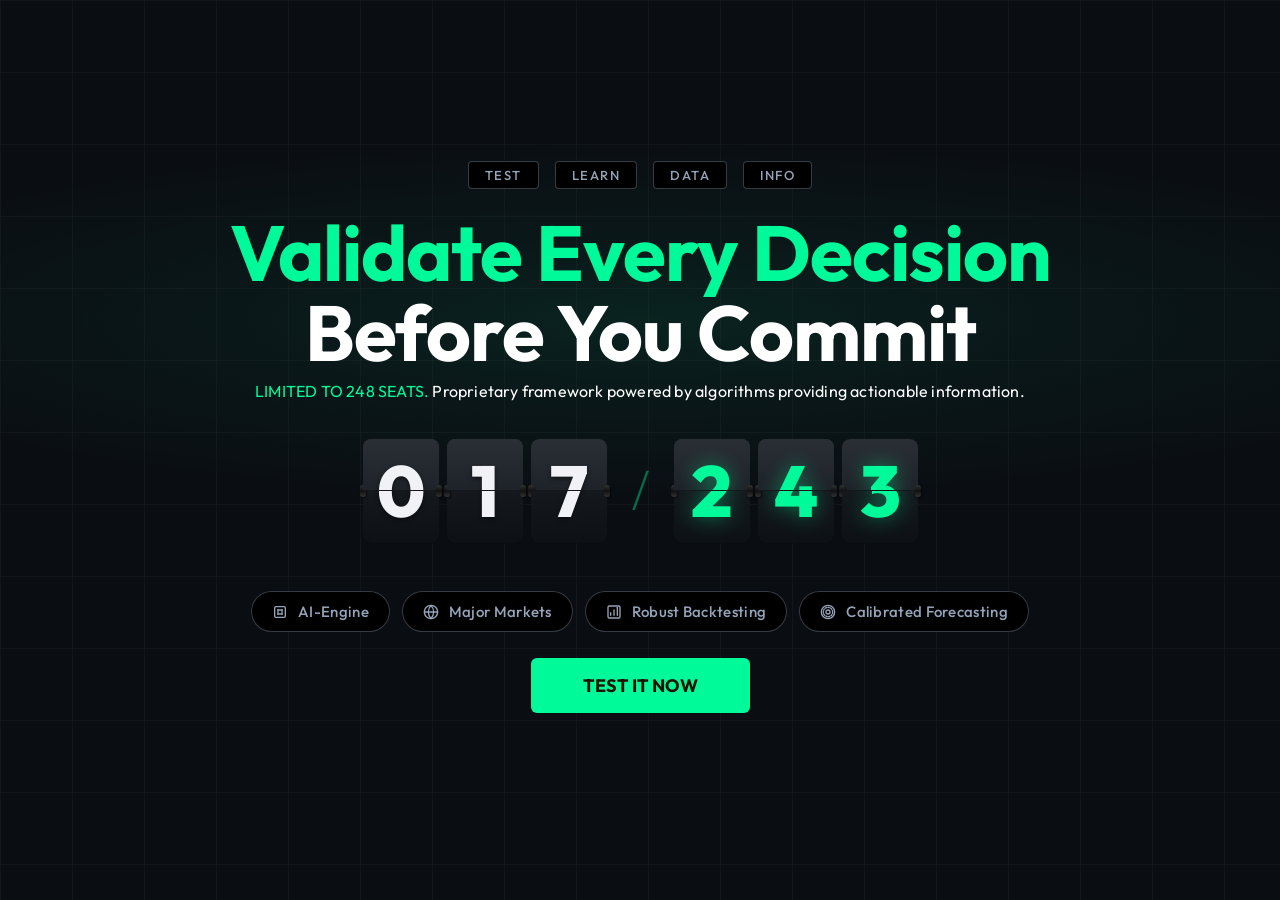
==== commit 72ffe7f2: "Add files via upload" ====
--- a/index.html
+++ b/index.html
@@ -100,6 +100,8 @@
         </div>
       </div>
 
+
+
       <div class="feature-pills" id="feature-pills">
         <div class="pill" id="pill-ai-engine">
           <svg class="pill-icon" width="16" height="16" viewBox="0 0 24 24" fill="none" stroke="currentColor"
--- a/styles.css
+++ b/styles.css
@@ -62,8 +62,8 @@
     right: 0;
     height: 360px;
     background: radial-gradient(ellipse 70% 50% at 50% 50%,
-            rgba(25, 118, 210, 0.09) 0%,
-            rgba(25, 118, 210, 0.04) 45%,
+            rgba(0, 250, 154, 0.09) 0%,
+            rgba(0, 250, 154, 0.04) 45%,
             transparent 100%);
     pointer-events: none;
     z-index: 0;
@@ -137,7 +137,7 @@
 .headline-gold {
     font-size: 78px;
     font-weight: 700;
-    color: #1976d2;
+    color: #00FA9A;
     letter-spacing: -1px;
 }
 
@@ -168,7 +168,7 @@
 }
 
 .seats-limit {
-    color: #1976d2;
+    color: #00FA9A;
 }
 
 /* ============================================
@@ -244,8 +244,8 @@
     text-shadow: 0 2px 4px rgba(0,0,0,0.5);
 }
 .flip-gold .top, .flip-gold .bottom, .flip-gold .leaf-front, .flip-gold .leaf-back {
-    color: #1976d2;
-    text-shadow: 0 0 20px rgba(25, 118, 210, 0.4);
+    color: #00FA9A;
+    text-shadow: 0 0 20px rgba(0, 250, 154, 0.4);
 }
 
 /* Top halves */
@@ -350,7 +350,7 @@
     font-family: 'Outfit', sans-serif;
     font-size: 52px;
     font-weight: 200;
-    color: rgba(25, 118, 210, 0.4);
+    color: rgba(0, 250, 154, 0.4);
     margin: 0 12px;
     position: relative;
     top: -2px;
@@ -387,8 +387,8 @@
 }
 
 .pill:hover {
-    border-color: rgba(25, 118, 210, 0.5);
-    background: rgba(25, 118, 210, 0.06);
+    border-color: rgba(0, 250, 154, 0.5);
+    background: rgba(0, 250, 154, 0.06);
     transform: translateY(-2px);
 }
 
@@ -406,7 +406,7 @@
     align-items: center;
     justify-content: center;
     padding: 16px 52px;
-    background-color: #1976d2;
+    background-color: #00FA9A;
     color: #1A1400;
     font-family: 'Outfit', sans-serif;
     font-size: 18px;
@@ -421,9 +421,9 @@
 }
 
 .cta-button:hover {
-    background-color: #1976d2;
+    background-color: #00FA9A;
     transform: translateY(-2px);
-    box-shadow: 0 6px 30px rgba(25, 118, 210, 0.30);
+    box-shadow: 0 6px 30px rgba(0, 250, 154, 0.30);
 }
 
 .cta-button:active {
@@ -438,7 +438,7 @@
     position: relative;
     padding: 80px 40px 100px;
     background: #080c10;
-    border-top: 1px solid rgba(25, 118, 210, 0.1);
+    border-top: 1px solid rgba(0, 250, 154, 0.1);
 }
 
 .simulator-header {
@@ -455,7 +455,7 @@
 }
 
 .sim-title-gold {
-    color: #1976d2;
+    color: #00FA9A;
 }
 
 .sim-subtitle {
@@ -508,7 +508,7 @@
 }
 
 .control-label svg {
-    color: #1976d2;
+    color: #00FA9A;
     flex-shrink: 0;
 }
 
@@ -530,26 +530,26 @@
     appearance: none;
     width: 18px;
     height: 18px;
-    background: #1976d2;
+    background: #00FA9A;
     border-radius: 50%;
     cursor: pointer;
-    box-shadow: 0 0 12px rgba(25, 118, 210, 0.4);
+    box-shadow: 0 0 12px rgba(0, 250, 154, 0.4);
     transition: transform 0.15s, box-shadow 0.15s;
 }
 
 .sim-slider::-webkit-slider-thumb:hover {
     transform: scale(1.2);
-    box-shadow: 0 0 20px rgba(25, 118, 210, 0.6);
+    box-shadow: 0 0 20px rgba(0, 250, 154, 0.6);
 }
 
 .sim-slider::-moz-range-thumb {
     width: 18px;
     height: 18px;
-    background: #1976d2;
+    background: #00FA9A;
     border-radius: 50%;
     cursor: pointer;
     border: none;
-    box-shadow: 0 0 12px rgba(25, 118, 210, 0.4);
+    box-shadow: 0 0 12px rgba(0, 250, 154, 0.4);
 }
 
 .slider-labels {
@@ -561,7 +561,7 @@
 }
 
 .slider-value {
-    color: #1976d2;
+    color: #00FA9A;
     font-weight: 700;
     font-size: 13px;
 }
@@ -592,13 +592,13 @@
 }
 
 .sim-btn-primary {
-    background: #1976d2;
+    background: #00FA9A;
     color: #1A1400;
 }
 
 .sim-btn-primary:hover {
-    background: #1976d2;
-    box-shadow: 0 4px 16px rgba(25, 118, 210, 0.3);
+    background: #00FA9A;
+    box-shadow: 0 4px 16px rgba(0, 250, 154, 0.3);
 }
 
 .sim-btn-secondary {
@@ -638,7 +638,7 @@
 .stat-val {
     font-size: 14px;
     font-weight: 700;
-    color: #1976d2;
+    color: #00FA9A;
     font-variant-numeric: tabular-nums;
 }
 
@@ -666,9 +666,9 @@
     position: absolute;
     top: 12px;
     right: 12px;
-    background: rgba(25, 118, 210, 0.12);
-    border: 1px solid rgba(25, 118, 210, 0.25);
-    color: #1976d2;
+    background: rgba(0, 250, 154, 0.12);
+    border: 1px solid rgba(0, 250, 154, 0.25);
+    color: #00FA9A;
     font-size: 10px;
     font-weight: 700;
     letter-spacing: 1.2px;
@@ -694,9 +694,10 @@
    RESPONSIVE
    ============================================ */
 
+/* ── Tablet (≤900px) ── */
 @media (max-width: 900px) {
     .hero {
-        padding: 40px 24px 60px 24px;
+        padding: 40px 24px 60px;
     }
 
     .headline-gold,
@@ -732,6 +733,7 @@
         min-width: 180px;
     }
 
+    /* card: 60×84 — half: 42px */
     .flip-card {
         width: 60px;
         height: 84px;
@@ -740,6 +742,11 @@
     }
 
     .flip-card .top,
+    .flip-card .leaf-front {
+        line-height: 84px;
+    }
+
+    .flip-card .top,
     .flip-card .bottom,
     .flip-card .leaf-front,
     .flip-card .leaf-back {
@@ -755,9 +762,10 @@
     }
 }
 
+/* ── Large phone (≤600px) ── */
 @media (max-width: 600px) {
     .hero {
-        padding: 32px 16px 48px 16px;
+        padding: 32px 16px 48px;
     }
 
     .top-nav {
@@ -797,10 +805,24 @@
         font-size: 14px;
     }
 
+    .flip-counter-wrapper {
+        gap: 10px;
+    }
+
+    .flip-counter-group {
+        gap: 6px;
+    }
+
+    /* card: 48×68 — half: 34px */
     .flip-card {
         width: 48px;
         height: 68px;
-        font-size: 42px;
+        font-size: 44px;
+        line-height: 68px;
+    }
+
+    .flip-card .top,
+    .flip-card .leaf-front {
         line-height: 68px;
     }
 
@@ -836,4 +858,89 @@
     .control-group {
         min-width: unset;
     }
-}+}
+
+/* ── Standard phone (≤480px) ── */
+@media (max-width: 480px) {
+    .flip-counter-wrapper {
+        gap: 8px;
+    }
+
+    .flip-counter-group {
+        gap: 5px;
+    }
+
+    /* card: 40×58 — half: 29px */
+    .flip-card {
+        width: 40px;
+        height: 58px;
+        font-size: 38px;
+        line-height: 58px;
+    }
+
+    .flip-card .top,
+    .flip-card .leaf-front {
+        line-height: 58px;
+    }
+
+    .flip-card .top,
+    .flip-card .bottom,
+    .flip-card .leaf-front,
+    .flip-card .leaf-back {
+        height: 29px;
+    }
+
+    .flip-card .leaf {
+        height: 29px;
+    }
+
+    .flip-slash {
+        font-size: 26px;
+        margin: 0 4px;
+    }
+}
+
+/* ── Small phone (≤360px) ── */
+@media (max-width: 360px) {
+    .hero {
+        padding: 24px 12px 40px;
+    }
+
+    .flip-counter-wrapper {
+        gap: 6px;
+    }
+
+    .flip-counter-group {
+        gap: 4px;
+    }
+
+    /* card: 34×48 — half: 24px */
+    .flip-card {
+        width: 34px;
+        height: 48px;
+        font-size: 30px;
+        line-height: 48px;
+    }
+
+    .flip-card .top,
+    .flip-card .leaf-front {
+        line-height: 48px;
+    }
+
+    .flip-card .top,
+    .flip-card .bottom,
+    .flip-card .leaf-front,
+    .flip-card .leaf-back {
+        height: 24px;
+    }
+
+    .flip-card .leaf {
+        height: 24px;
+    }
+
+    .flip-slash {
+        font-size: 22px;
+        margin: 0 2px;
+    }
+}
+
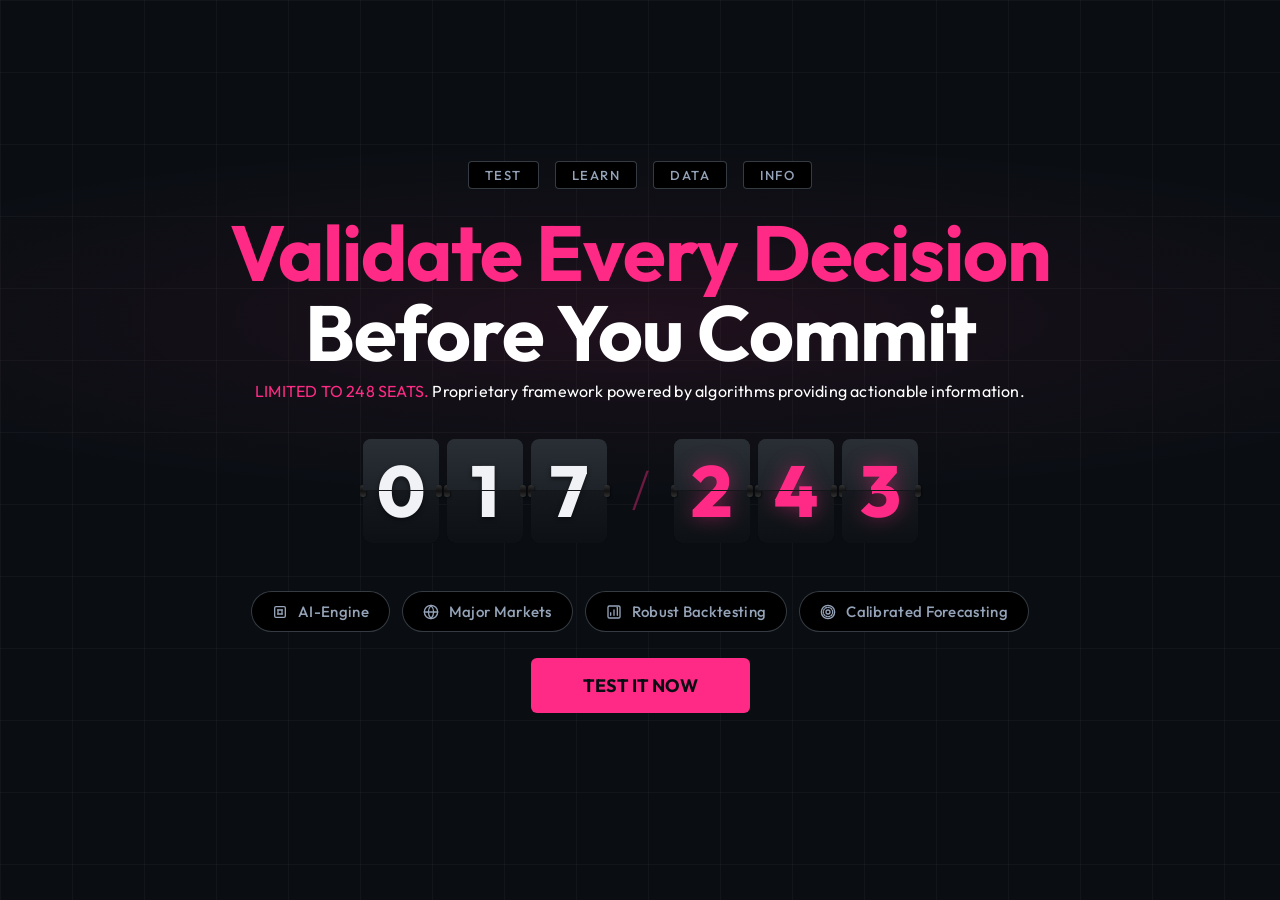
==== commit b9adbefb: "Add files via upload" ====
--- a/index.html
+++ b/index.html
@@ -19,8 +19,8 @@
   <section class="hero" id="hero-section">
     <!-- Background grid overlay -->
     <div class="grid-overlay" aria-hidden="true"></div>
-    <!-- Gold glow band -->
-    <div class="gold-glow" aria-hidden="true"></div>
+    <!-- Pink glow band -->
+    <div class="pink-glow" aria-hidden="true"></div>
 
     <div class="hero-content">
       <!-- Top navigation tags -->
@@ -32,7 +32,7 @@
       </nav>
 
       <h1 class="hero-headline" id="hero-headline">
-        <span class="headline-gold">Validate Every Decision</span>
+        <span class="headline-pink">Validate Every Decision</span>
         <span class="headline-white">Before You Commit</span>
       </h1>
 
@@ -72,7 +72,7 @@
           </div>
         </div>
         <div class="flip-slash">/</div>
-        <div class="flip-counter-group flip-gold" id="counter-total">
+        <div class="flip-counter-group flip-pink" id="counter-total">
           <div class="flip-card" id="fc-d4">
             <div class="top">0</div>
             <div class="bottom">0</div>
--- a/styles.css
+++ b/styles.css
@@ -54,16 +54,16 @@
     z-index: 0;
 }
 
-/* Gold horizontal glow band */
-.gold-glow {
+/* Pink horizontal glow band */
+.pink-glow {
     position: absolute;
     top: 140px;
     left: 0;
     right: 0;
     height: 360px;
     background: radial-gradient(ellipse 70% 50% at 50% 50%,
-            rgba(0, 250, 154, 0.09) 0%,
-            rgba(0, 250, 154, 0.04) 45%,
+            rgba(255, 42, 133, 0.09) 0%,
+            rgba(255, 42, 133, 0.04) 45%,
             transparent 100%);
     pointer-events: none;
     z-index: 0;
@@ -134,10 +134,10 @@
     padding-bottom: 8px;
 }
 
-.headline-gold {
+.headline-pink {
     font-size: 78px;
     font-weight: 700;
-    color: #00FA9A;
+    color: #ff2a85;
     letter-spacing: -1px;
 }
 
@@ -168,7 +168,7 @@
 }
 
 .seats-limit {
-    color: #00FA9A;
+    color: #ff2a85;
 }
 
 /* ============================================
@@ -243,9 +243,9 @@
     color: #f0f2f5;
     text-shadow: 0 2px 4px rgba(0,0,0,0.5);
 }
-.flip-gold .top, .flip-gold .bottom, .flip-gold .leaf-front, .flip-gold .leaf-back {
-    color: #00FA9A;
-    text-shadow: 0 0 20px rgba(0, 250, 154, 0.4);
+.flip-pink .top, .flip-pink .bottom, .flip-pink .leaf-front, .flip-pink .leaf-back {
+    color: #ff2a85;
+    text-shadow: 0 0 20px rgba(255, 42, 133, 0.4);
 }
 
 /* Top halves */
@@ -350,7 +350,7 @@
     font-family: 'Outfit', sans-serif;
     font-size: 52px;
     font-weight: 200;
-    color: rgba(0, 250, 154, 0.4);
+    color: rgba(255, 42, 133, 0.4);
     margin: 0 12px;
     position: relative;
     top: -2px;
@@ -387,8 +387,8 @@
 }
 
 .pill:hover {
-    border-color: rgba(0, 250, 154, 0.5);
-    background: rgba(0, 250, 154, 0.06);
+    border-color: rgba(255, 42, 133, 0.5);
+    background: rgba(255, 42, 133, 0.06);
     transform: translateY(-2px);
 }
 
@@ -406,8 +406,8 @@
     align-items: center;
     justify-content: center;
     padding: 16px 52px;
-    background-color: #00FA9A;
-    color: #1A1400;
+    background-color: #ff2a85;
+    color: #0a0e13;
     font-family: 'Outfit', sans-serif;
     font-size: 18px;
     font-weight: 700;
@@ -421,9 +421,9 @@
 }
 
 .cta-button:hover {
-    background-color: #00FA9A;
+    background-color: #ff5c9f;
     transform: translateY(-2px);
-    box-shadow: 0 6px 30px rgba(0, 250, 154, 0.30);
+    box-shadow: 0 6px 30px rgba(255, 42, 133, 0.30);
 }
 
 .cta-button:active {
@@ -438,7 +438,7 @@
     position: relative;
     padding: 80px 40px 100px;
     background: #080c10;
-    border-top: 1px solid rgba(0, 250, 154, 0.1);
+    border-top: 1px solid rgba(255, 42, 133, 0.1);
 }
 
 .simulator-header {
@@ -454,8 +454,8 @@
     color: #ffffff;
 }
 
-.sim-title-gold {
-    color: #00FA9A;
+.sim-title-pink {
+    color: #ff2a85;
 }
 
 .sim-subtitle {
@@ -508,7 +508,7 @@
 }
 
 .control-label svg {
-    color: #00FA9A;
+    color: #ff2a85;
     flex-shrink: 0;
 }
 
@@ -530,26 +530,26 @@
     appearance: none;
     width: 18px;
     height: 18px;
-    background: #00FA9A;
+    background: #ff2a85;
     border-radius: 50%;
     cursor: pointer;
-    box-shadow: 0 0 12px rgba(0, 250, 154, 0.4);
+    box-shadow: 0 0 12px rgba(255, 42, 133, 0.4);
     transition: transform 0.15s, box-shadow 0.15s;
 }
 
 .sim-slider::-webkit-slider-thumb:hover {
     transform: scale(1.2);
-    box-shadow: 0 0 20px rgba(0, 250, 154, 0.6);
+    box-shadow: 0 0 20px rgba(255, 42, 133, 0.6);
 }
 
 .sim-slider::-moz-range-thumb {
     width: 18px;
     height: 18px;
-    background: #00FA9A;
+    background: #ff2a85;
     border-radius: 50%;
     cursor: pointer;
     border: none;
-    box-shadow: 0 0 12px rgba(0, 250, 154, 0.4);
+    box-shadow: 0 0 12px rgba(255, 42, 133, 0.4);
 }
 
 .slider-labels {
@@ -561,7 +561,7 @@
 }
 
 .slider-value {
-    color: #00FA9A;
+    color: #ff2a85;
     font-weight: 700;
     font-size: 13px;
 }
@@ -592,13 +592,13 @@
 }
 
 .sim-btn-primary {
-    background: #00FA9A;
-    color: #1A1400;
+    background: #ff2a85;
+    color: #0a0e13;
 }
 
 .sim-btn-primary:hover {
-    background: #00FA9A;
-    box-shadow: 0 4px 16px rgba(0, 250, 154, 0.3);
+    background: #ff5c9f;
+    box-shadow: 0 4px 16px rgba(255, 42, 133, 0.3);
 }
 
 .sim-btn-secondary {
@@ -638,7 +638,7 @@
 .stat-val {
     font-size: 14px;
     font-weight: 700;
-    color: #00FA9A;
+    color: #ff2a85;
     font-variant-numeric: tabular-nums;
 }
 
@@ -666,9 +666,9 @@
     position: absolute;
     top: 12px;
     right: 12px;
-    background: rgba(0, 250, 154, 0.12);
-    border: 1px solid rgba(0, 250, 154, 0.25);
-    color: #00FA9A;
+    background: rgba(255, 42, 133, 0.12);
+    border: 1px solid rgba(255, 42, 133, 0.25);
+    color: #ff2a85;
     font-size: 10px;
     font-weight: 700;
     letter-spacing: 1.2px;
